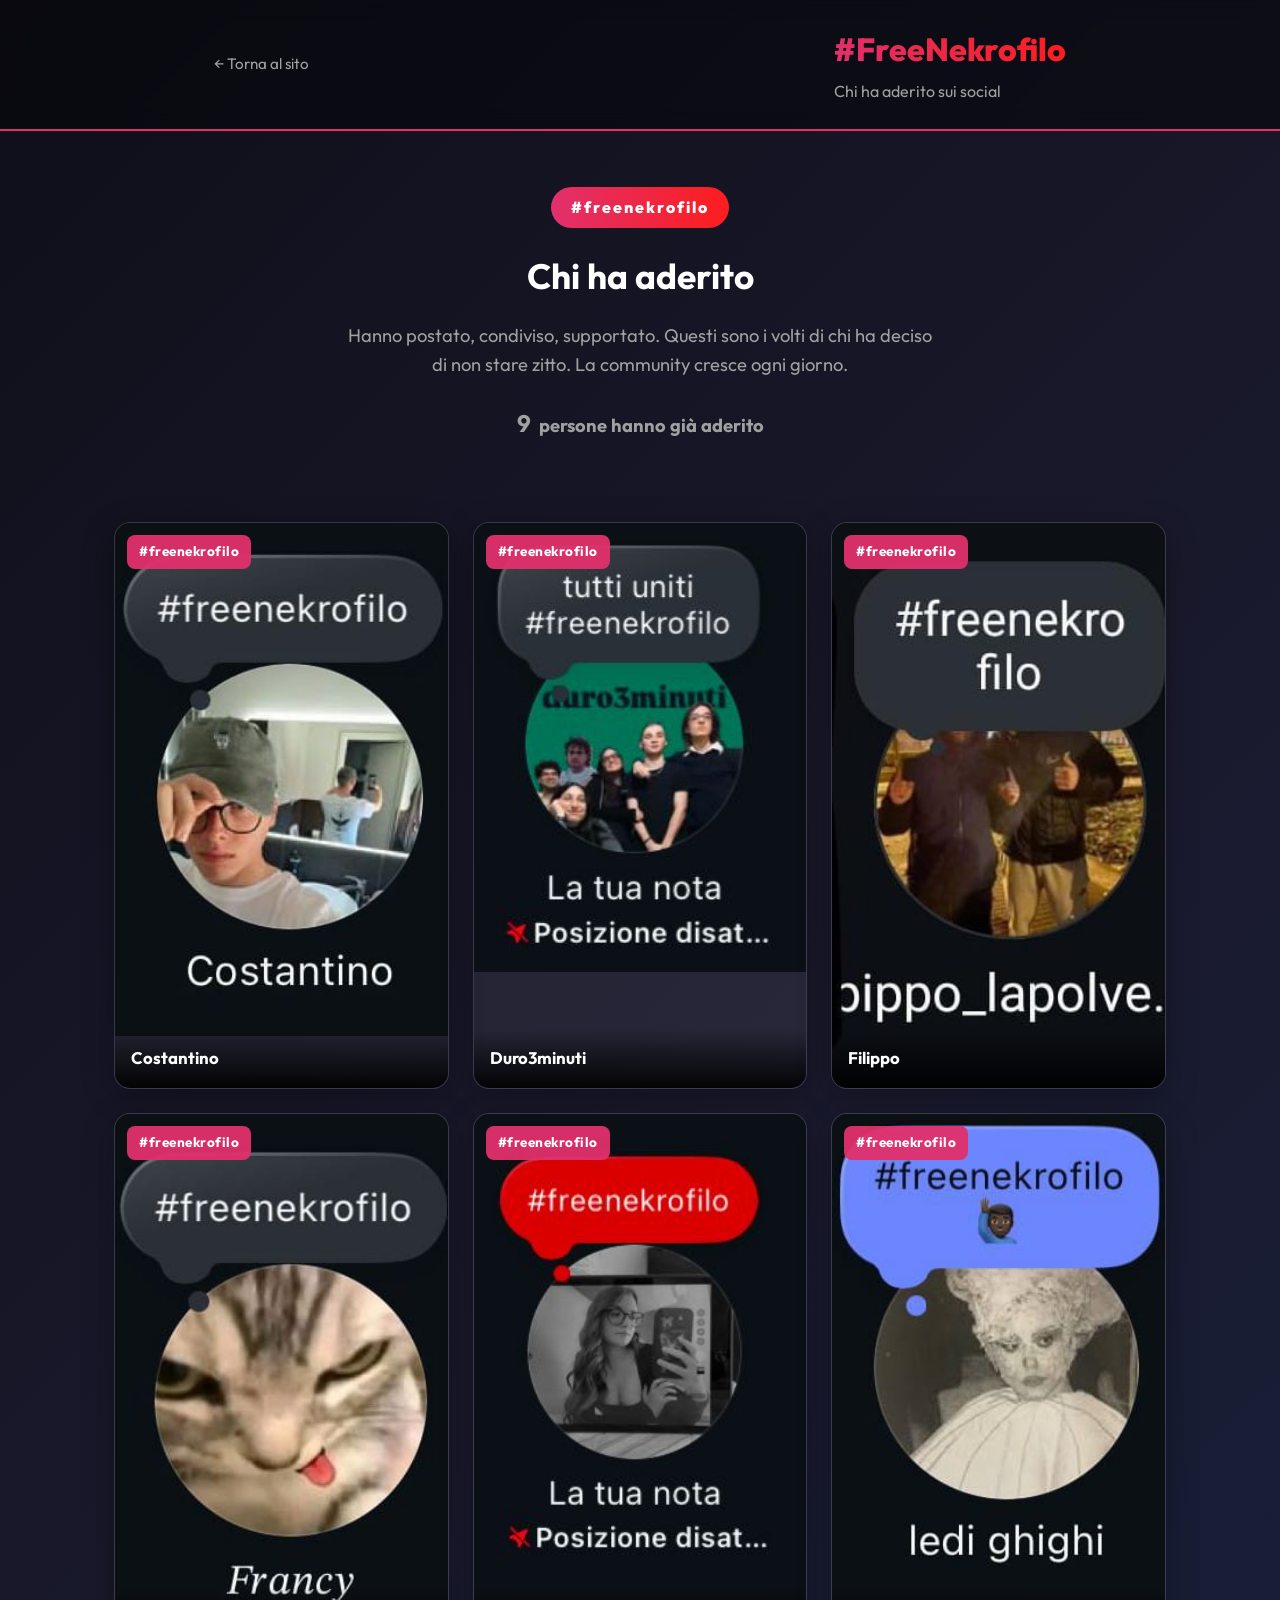
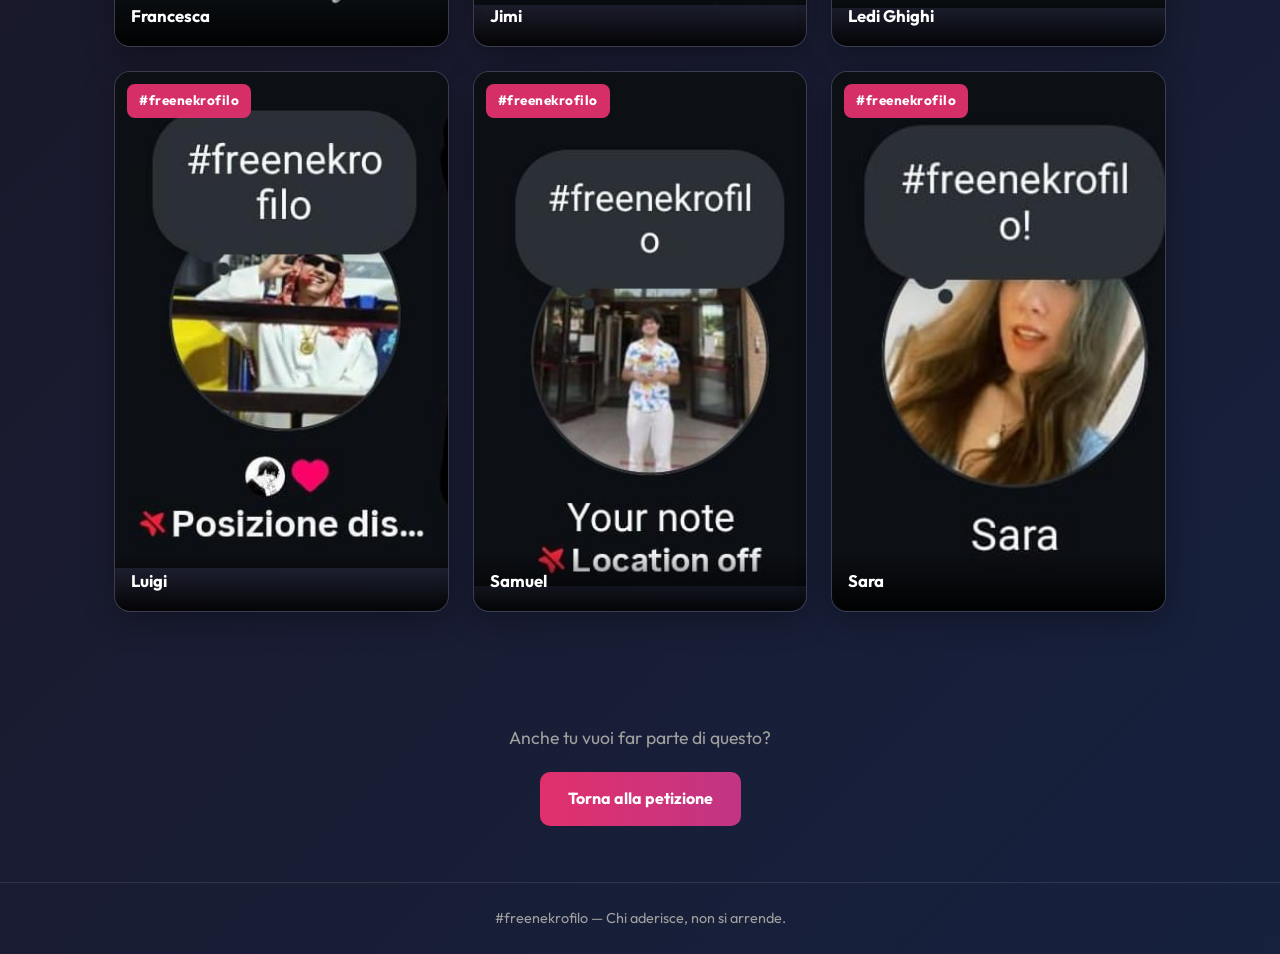
==== adesioni.html @ b1e22ba7 "Primo caricamento sito" ====
<!DOCTYPE html>
<html lang="it">
<head>
    <meta charset="UTF-8">
    <meta name="viewport" content="width=device-width, initial-scale=1.0">
    <title>Chi ha aderito - #FreeNekrofilo</title>
    <link rel="stylesheet" href="styles.css">
    <link rel="preconnect" href="https://fonts.googleapis.com">
    <link rel="preconnect" href="https://fonts.gstatic.com" crossorigin>
    <link href="https://fonts.googleapis.com/css2?family=Outfit:wght@400;600;700;800&family=Bebas+Neue&display=swap" rel="stylesheet">
</head>
<body>
    <header class="header">
        <div class="container header-flex">
            <a href="index.html" class="back-link">← Torna al sito</a>
            <div>
                <h1 class="logo">#FreeNekrofilo</h1>
                <p class="tagline">Chi ha aderito sui social</p>
            </div>
        </div>
    </header>

    <main class="main">
        <section class="gallery-intro">
            <div class="container">
                <span class="gallery-badge">#freenekrofilo</span>
                <h2>Chi ha aderito</h2>
                <p>Hanno postato, condiviso, supportato. Questi sono i volti di chi ha deciso di non stare zitto. La community cresce ogni giorno.</p>
                <p class="gallery-count"><span id="photoCount">0</span> persone hanno già aderito</p>
            </div>
        </section>

        <section class="gallery-section">
            <div class="container container-wide">
                <div class="gallery-grid" id="galleryGrid">
                    <!-- Le foto vengono caricate da gallery-data.js -->
                </div>
            </div>
        </section>

        <section class="gallery-cta">
            <div class="container">
                <p>Anche tu vuoi far parte di questo?</p>
                <a href="index.html" class="btn-secondary">Torna alla petizione</a>
            </div>
        </section>
    </main>

    <footer class="footer">
        <div class="container">
            <p>#freenekrofilo — Chi aderisce, non si arrende.</p>
        </div>
    </footer>

    <script src="gallery-data.js"></script>
    <script>
        const grid = document.getElementById('galleryGrid');
        const countEl = document.getElementById('photoCount');

        GALLERY_PHOTOS.forEach(photo => {
            const item = document.createElement('div');
            item.className = 'gallery-item';
            item.innerHTML = `
                <span class="gallery-hashtag">#freenekrofilo</span>
                <img src="${photo.src}" alt="${photo.name} - #freenekrofilo" loading="lazy">
                <span class="gallery-name">${photo.name}</span>
            `;
            grid.appendChild(item);
        });

        countEl.textContent = GALLERY_PHOTOS.length;
    </script>
</body>
</html>
---- styles.css ----
/* Reset e variabili */
:root {
    --primary: #e1306c;
    --primary-dark: #c13584;
    --secondary: #405de6;
    --accent: #fd1d1d;
    --dark: #1a1a2e;
    --darker: #0f0f1a;
    --light: #f8f9fa;
    --text: #e8e8e8;
    --text-muted: #a0a0a0;
    --success: #00c853;
    --radius: 12px;
    --shadow: 0 10px 40px rgba(0, 0, 0, 0.3);
}

* {
    margin: 0;
    padding: 0;
    box-sizing: border-box;
}

body {
    font-family: 'Outfit', sans-serif;
    background: linear-gradient(135deg, var(--darker) 0%, var(--dark) 50%, #16213e 100%);
    color: var(--text);
    min-height: 100vh;
    line-height: 1.6;
}

.container {
    max-width: 900px;
    margin: 0 auto;
    padding: 0 24px;
}

/* Header */
.header {
    background: rgba(0, 0, 0, 0.4);
    backdrop-filter: blur(10px);
    padding: 24px 0;
    border-bottom: 2px solid var(--primary);
    position: sticky;
    top: 0;
    z-index: 100;
}

.logo {
    font-size: 2rem;
    font-weight: 800;
    background: linear-gradient(90deg, var(--primary), var(--accent));
    -webkit-background-clip: text;
    -webkit-text-fill-color: transparent;
    background-clip: text;
}

.tagline {
    color: var(--text-muted);
    font-size: 1rem;
    margin-top: 4px;
}

.header-flex {
    display: flex;
    align-items: center;
    justify-content: space-between;
    gap: 16px;
}

.back-link {
    color: var(--text-muted);
    text-decoration: none;
    font-size: 0.95rem;
    transition: color 0.2s;
}

.back-link:hover {
    color: var(--primary);
}

.nav-links {
    display: flex;
    align-items: center;
    gap: 16px;
}

.nav-link {
    color: var(--primary);
    text-decoration: none;
    font-weight: 600;
    font-size: 0.95rem;
    padding: 8px 16px;
    border: 2px solid var(--primary);
    border-radius: 8px;
    transition: all 0.2s;
}

.nav-link:hover {
    background: var(--primary);
    color: white;
}

.nav-link-prominent {
    font-size: 1.1rem;
    padding: 10px 20px;
    animation: pulse-link 2s ease-in-out infinite;
}

@keyframes pulse-link {
    0%, 100% { box-shadow: 0 0 0 0 rgba(225, 48, 108, 0.4); }
    50% { box-shadow: 0 0 0 8px rgba(225, 48, 108, 0); }
}

.header-brand {
    text-align: right;
}

/* Meme intro */
.meme-intro {
    padding: 48px 0 32px;
}

.meme-block {
    margin-bottom: 32px;
    padding: 24px;
    background: rgba(255, 255, 255, 0.03);
    border-radius: var(--radius);
    border-left: 4px solid var(--primary);
}

.meme-text {
    font-family: 'Bebas Neue', sans-serif;
    font-size: 2rem;
    letter-spacing: 2px;
    color: #fff;
    margin-bottom: 8px;
}

.meme-sub {
    font-size: 1rem;
    color: var(--text-muted);
    font-style: italic;
}

.meme-final {
    border-left-color: var(--accent);
}

.meme-final .meme-text {
    color: var(--primary);
}

/* CTA section */
.cta-section {
    padding: 48px 0;
    text-align: center;
}

.btn-adesioni {
    display: inline-block;
    padding: 16px 32px;
    background: rgba(255, 255, 255, 0.1);
    border: 2px solid var(--primary);
    color: var(--primary);
    text-decoration: none;
    font-weight: 700;
    font-size: 1.2rem;
    border-radius: 12px;
    margin-bottom: 24px;
    transition: all 0.2s;
}

.btn-adesioni:hover {
    background: var(--primary);
    color: white;
    transform: translateY(-2px);
    box-shadow: 0 8px 24px rgba(225, 48, 108, 0.4);
}

.cta-text {
    font-size: 1.2rem;
    margin-bottom: 24px;
    color: var(--text-muted);
}

.btn-enter {
    display: inline-flex;
    align-items: center;
    gap: 12px;
    padding: 20px 40px;
    background: linear-gradient(90deg, var(--primary), var(--accent));
    color: white;
    text-decoration: none;
    font-weight: 800;
    font-size: 1.3rem;
    letter-spacing: 2px;
    border-radius: 12px;
    transition: transform 0.2s, box-shadow 0.2s;
}

.btn-enter:hover {
    transform: scale(1.05);
    box-shadow: 0 10px 30px rgba(225, 48, 108, 0.5);
}

.btn-arrow {
    font-size: 1.5rem;
}

.cta-sub {
    margin-top: 16px;
    font-size: 0.85rem;
    color: var(--text-muted);
}

/* Hero */
.hero {
    padding: 48px 0;
}

.hero-content h2 {
    font-size: 2rem;
    font-weight: 700;
    margin-bottom: 20px;
    color: #fff;
}

.hero-text {
    margin-bottom: 16px;
    color: var(--text);
    font-size: 1.1rem;
}

.hashtag {
    color: var(--primary);
    font-weight: 700;
}

/* Immagine */
.image-section {
    padding: 32px 0;
}

.image-wrapper {
    background: rgba(255, 255, 255, 0.05);
    border-radius: var(--radius);
    padding: 20px;
    box-shadow: var(--shadow);
    border: 1px solid rgba(255, 255, 255, 0.1);
}

.banned-image {
    width: 100%;
    max-width: 400px;
    height: auto;
    display: block;
    margin: 0 auto;
    border-radius: 8px;
    object-fit: cover;
}

.image-caption {
    text-align: center;
    margin-top: 12px;
    font-size: 0.9rem;
    color: var(--text-muted);
}

/* Petition section */
.petition-section {
    padding: 48px 0;
    background: rgba(0, 0, 0, 0.2);
}

.signature-counter {
    text-align: center;
    margin-bottom: 32px;
}

.counter-number {
    display: block;
    font-size: 3.5rem;
    font-weight: 800;
    color: var(--primary);
    line-height: 1;
}

.counter-label {
    font-size: 1rem;
    color: var(--text-muted);
}

.petition-form {
    background: rgba(255, 255, 255, 0.05);
    padding: 32px;
    border-radius: var(--radius);
    border: 1px solid rgba(255, 255, 255, 0.1);
}

.petition-form h3 {
    margin-bottom: 24px;
    font-size: 1.5rem;
}

.form-group {
    margin-bottom: 16px;
}

.form-group input,
.form-group textarea {
    width: 100%;
    padding: 14px 18px;
    border: 2px solid rgba(255, 255, 255, 0.15);
    border-radius: 8px;
    background: rgba(0, 0, 0, 0.3);
    color: var(--text);
    font-family: inherit;
    font-size: 1rem;
    transition: border-color 0.2s;
}

.form-group input::placeholder,
.form-group textarea::placeholder {
    color: var(--text-muted);
}

.form-group input:focus,
.form-group textarea:focus {
    outline: none;
    border-color: var(--primary);
}

.btn-sign {
    width: 100%;
    padding: 16px;
    background: linear-gradient(90deg, var(--primary), var(--primary-dark));
    border: none;
    border-radius: 8px;
    color: white;
    font-size: 1.1rem;
    font-weight: 700;
    cursor: pointer;
    transition: transform 0.2s, box-shadow 0.2s;
}

.btn-sign:hover {
    transform: translateY(-2px);
    box-shadow: 0 6px 20px rgba(225, 48, 108, 0.4);
}

.form-note {
    margin-top: 12px;
    font-size: 0.85rem;
    color: var(--text-muted);
}

/* Messaggio "hai già firmato" */
.already-signed-box {
    margin-top: 24px;
}

.already-signed-content {
    text-align: center;
    padding: 40px;
    background: rgba(0, 200, 83, 0.15);
    border: 2px solid var(--success);
    border-radius: var(--radius);
}

.already-signed-icon {
    display: inline-block;
    width: 64px;
    height: 64px;
    line-height: 64px;
    font-size: 2.5rem;
    color: var(--success);
    background: rgba(0, 200, 83, 0.2);
    border-radius: 50%;
    margin-bottom: 20px;
}

.already-signed-content h3 {
    margin-bottom: 12px;
    color: #fff;
}

.already-signed-content p {
    color: var(--text-muted);
}

/* Share section */
.share-section {
    padding: 48px 0;
}

.share-section h3 {
    margin-bottom: 16px;
    font-size: 1.5rem;
}

.share-section p {
    margin-bottom: 20px;
    color: var(--text-muted);
}

.hashtag-box {
    display: flex;
    align-items: center;
    gap: 12px;
    margin-bottom: 24px;
    flex-wrap: wrap;
}

#hashtagCopy {
    font-size: 1.5rem;
    font-weight: 700;
    color: var(--primary);
    padding: 12px 20px;
    background: rgba(225, 48, 108, 0.2);
    border-radius: 8px;
}

.btn-copy {
    padding: 12px 24px;
    background: var(--secondary);
    border: none;
    border-radius: 8px;
    color: white;
    font-weight: 600;
    cursor: pointer;
    transition: background 0.2s;
}

.btn-copy:hover {
    background: #2d3fd4;
}

.share-buttons {
    display: flex;
    gap: 12px;
    flex-wrap: wrap;
}

.share-link {
    padding: 12px 20px;
    border-radius: 8px;
    text-decoration: none;
    color: white;
    font-weight: 600;
    transition: transform 0.2s, opacity 0.2s;
}

.share-link:hover {
    transform: translateY(-2px);
    opacity: 0.9;
}

.share-link.twitter {
    background: #1da1f2;
}

.share-link.facebook {
    background: #1877f2;
}

.share-link.whatsapp {
    background: #25d366;
}

/* Signatures list */
.signatures-list {
    padding: 48px 0;
    background: rgba(0, 0, 0, 0.2);
}

.signatures-list h3 {
    margin-bottom: 24px;
    font-size: 1.5rem;
}

#signaturesList {
    list-style: none;
}

#signaturesList li {
    padding: 12px 16px;
    background: rgba(255, 255, 255, 0.05);
    border-radius: 8px;
    margin-bottom: 8px;
    border-left: 4px solid var(--primary);
}

#signaturesList li .sig-name {
    font-weight: 600;
    color: #fff;
}

#signaturesList li .sig-date {
    font-size: 0.85rem;
    color: var(--text-muted);
}

.sig-empty {
    color: var(--text-muted) !important;
    font-style: italic;
    border-left-color: transparent !important;
}

.signatures-list-top {
    margin-bottom: 32px;
}

.signatures-list-top h3 {
    margin-bottom: 16px;
}

/* Footer */
.footer {
    padding: 24px 0;
    text-align: center;
    border-top: 1px solid rgba(255, 255, 255, 0.1);
}

.footer p {
    color: var(--text-muted);
    font-size: 0.9rem;
}

/* Toast notification */
.toast {
    position: fixed;
    bottom: 24px;
    left: 50%;
    transform: translateX(-50%) translateY(100px);
    padding: 14px 28px;
    background: var(--success);
    color: white;
    border-radius: 8px;
    font-weight: 600;
    opacity: 0;
    transition: transform 0.3s, opacity 0.3s;
    z-index: 1000;
}

.toast.show {
    transform: translateX(-50%) translateY(0);
    opacity: 1;
}

/* Gallery page */
.gallery-intro {
    padding: 56px 0 40px;
    text-align: center;
}

.gallery-badge {
    display: inline-block;
    padding: 8px 20px;
    background: linear-gradient(90deg, var(--primary), var(--accent));
    color: white;
    font-weight: 800;
    font-size: 1rem;
    letter-spacing: 2px;
    border-radius: 50px;
    margin-bottom: 20px;
}

.gallery-intro h2 {
    font-size: 2.2rem;
    margin-bottom: 16px;
    color: #fff;
}

.gallery-intro p {
    color: var(--text-muted);
    font-size: 1.15rem;
    max-width: 600px;
    margin-left: auto;
    margin-right: auto;
}

.gallery-count {
    margin-top: 24px;
    font-weight: 700;
    color: var(--primary);
    font-size: 1.2rem;
}

.gallery-count span {
    font-size: 1.5rem;
    display: inline-block;
    margin-right: 4px;
}

.container-wide {
    max-width: 1100px;
}

.btn-secondary {
    display: inline-block;
    padding: 14px 28px;
    background: linear-gradient(90deg, var(--primary), var(--primary-dark));
    border: none;
    color: white;
    text-decoration: none;
    font-weight: 700;
    border-radius: 10px;
    transition: transform 0.2s, box-shadow 0.2s;
}

.btn-secondary:hover {
    transform: translateY(-2px);
    box-shadow: 0 8px 24px rgba(225, 48, 108, 0.4);
}

.gallery-cta {
    padding: 56px 0;
    text-align: center;
}

.gallery-cta p {
    margin-bottom: 20px;
    color: var(--text-muted);
    font-size: 1.1rem;
}

.gallery-section {
    padding: 40px 0 56px;
}

.gallery-grid {
    display: grid;
    grid-template-columns: repeat(auto-fill, minmax(260px, 1fr));
    gap: 24px;
    grid-auto-rows: auto;
}

.gallery-item {
    position: relative;
    border-radius: 16px;
    overflow: hidden;
    background: rgba(255, 255, 255, 0.06);
    border: 1px solid rgba(255, 255, 255, 0.1);
    box-shadow: 0 8px 32px rgba(0, 0, 0, 0.3);
    transition: transform 0.3s, box-shadow 0.3s;
}

.gallery-item:hover {
    transform: translateY(-4px);
    box-shadow: 0 16px 48px rgba(225, 48, 108, 0.2);
    border-color: rgba(225, 48, 108, 0.4);
}

.gallery-item img {
    width: 100%;
    height: auto;
    display: block;
    vertical-align: bottom;
}

.gallery-item .gallery-hashtag {
    position: absolute;
    top: 12px;
    left: 12px;
    padding: 6px 12px;
    background: rgba(225, 48, 108, 0.95);
    color: white;
    font-weight: 700;
    font-size: 0.85rem;
    border-radius: 8px;
    letter-spacing: 0.5px;
}

.gallery-item .gallery-name {
    position: absolute;
    bottom: 0;
    left: 0;
    right: 0;
    padding: 16px;
    background: linear-gradient(transparent, rgba(0, 0, 0, 0.9));
    font-weight: 700;
    font-size: 1.05rem;
    color: white;
}

/* Fullscreen ban image */
.fullscreen-ban {
    position: fixed;
    top: 0;
    left: 0;
    right: 0;
    bottom: 0;
    background: rgba(0, 0, 0, 0.95);
    display: flex;
    flex-direction: column;
    align-items: center;
    justify-content: center;
    z-index: 9999;
    opacity: 0;
    visibility: hidden;
    transition: opacity 0.3s, visibility 0.3s;
}

.fullscreen-ban.show {
    opacity: 1;
    visibility: visible;
}

.fullscreen-ban img {
    max-width: 95vw;
    max-height: 85vh;
    object-fit: contain;
    border-radius: 8px;
}

.fullscreen-close {
    position: absolute;
    top: 20px;
    right: 20px;
    width: 48px;
    height: 48px;
    border: none;
    background: rgba(255, 255, 255, 0.2);
    color: white;
    font-size: 2rem;
    cursor: pointer;
    border-radius: 50%;
    line-height: 1;
    transition: background 0.2s;
}

.fullscreen-close:hover {
    background: var(--primary);
}

/* Responsive */
@media (max-width: 600px) {
    .logo {
        font-size: 1.5rem;
    }

    .hero-content h2 {
        font-size: 1.5rem;
    }

    .counter-number {
        font-size: 2.5rem;
    }

    .petition-form {
        padding: 20px;
    }

    .share-buttons {
        flex-direction: column;
    }

    .share-link {
        text-align: center;
    }

    .gallery-grid {
        grid-template-columns: repeat(2, 1fr);
        gap: 16px;
    }

    .gallery-intro h2 {
        font-size: 1.6rem;
    }

    .header-flex {
        flex-wrap: wrap;
    }

    .nav-links {
        flex-wrap: wrap;
    }
}
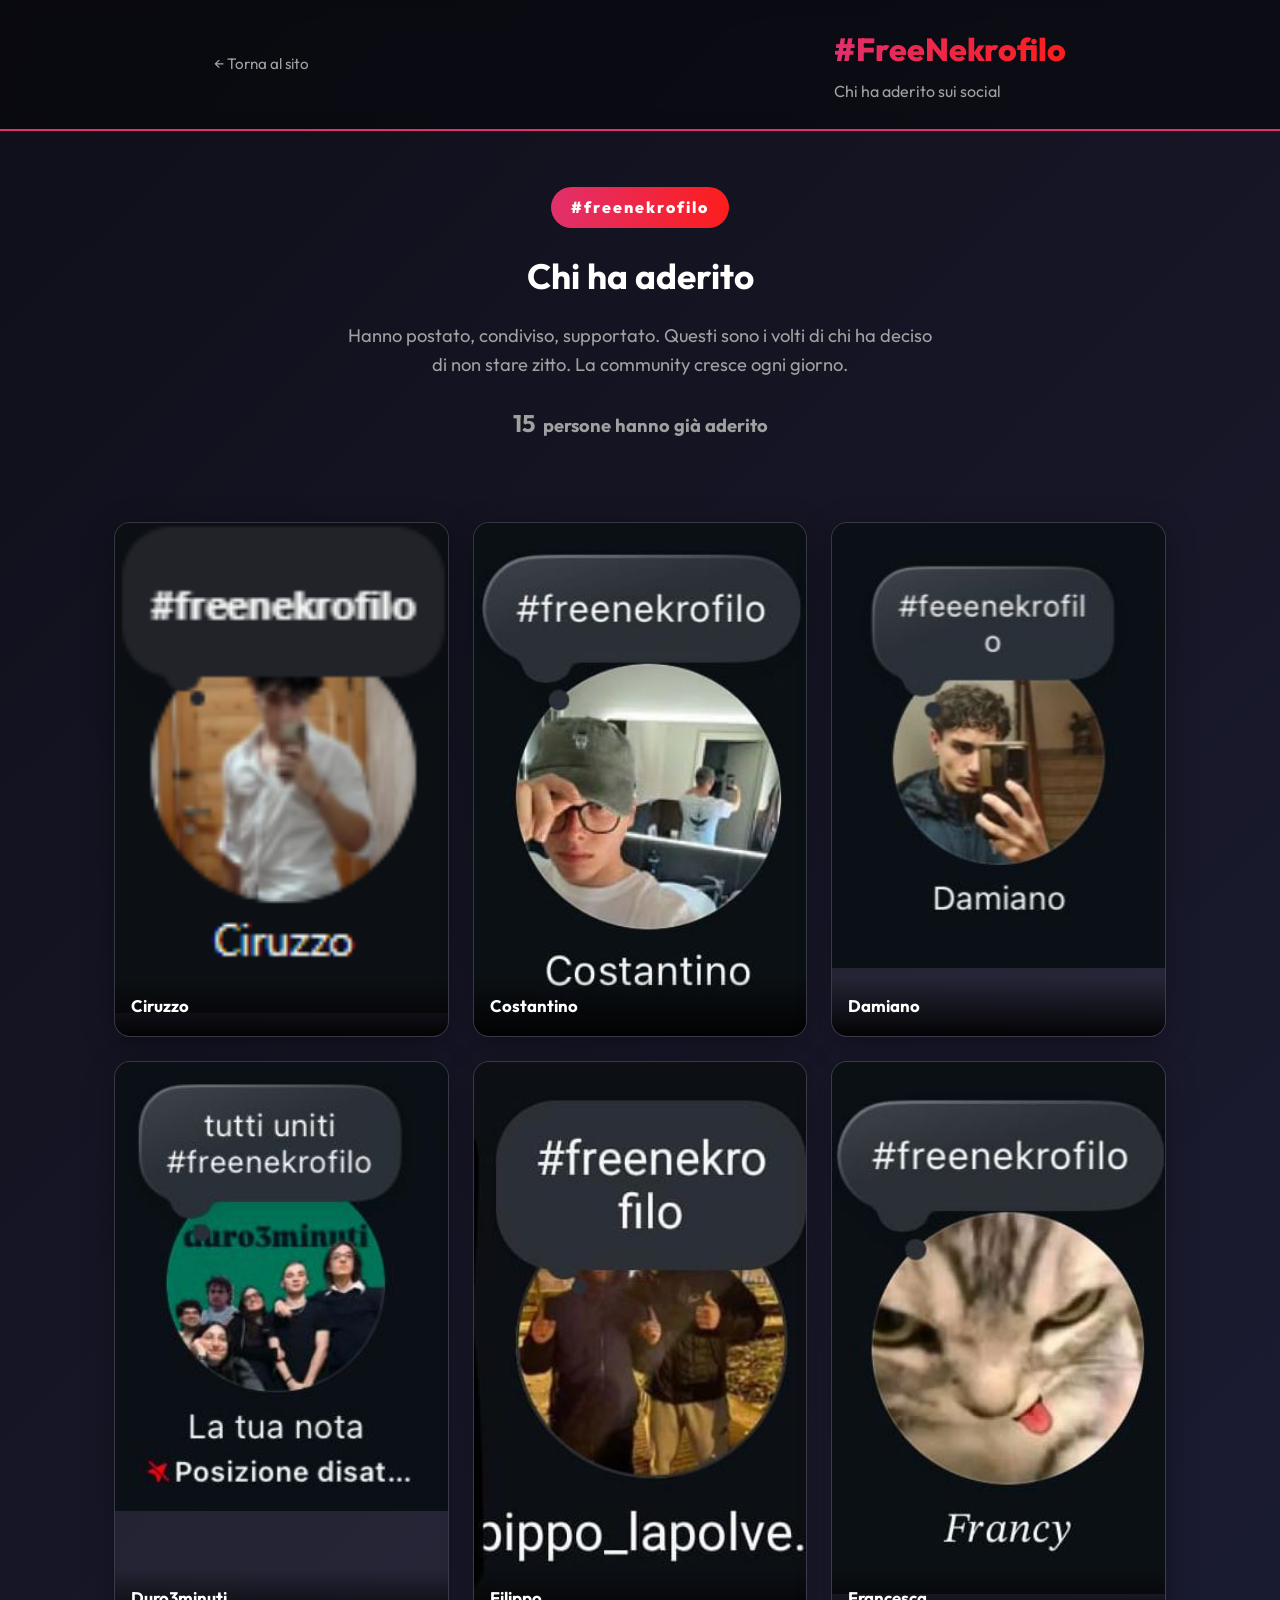
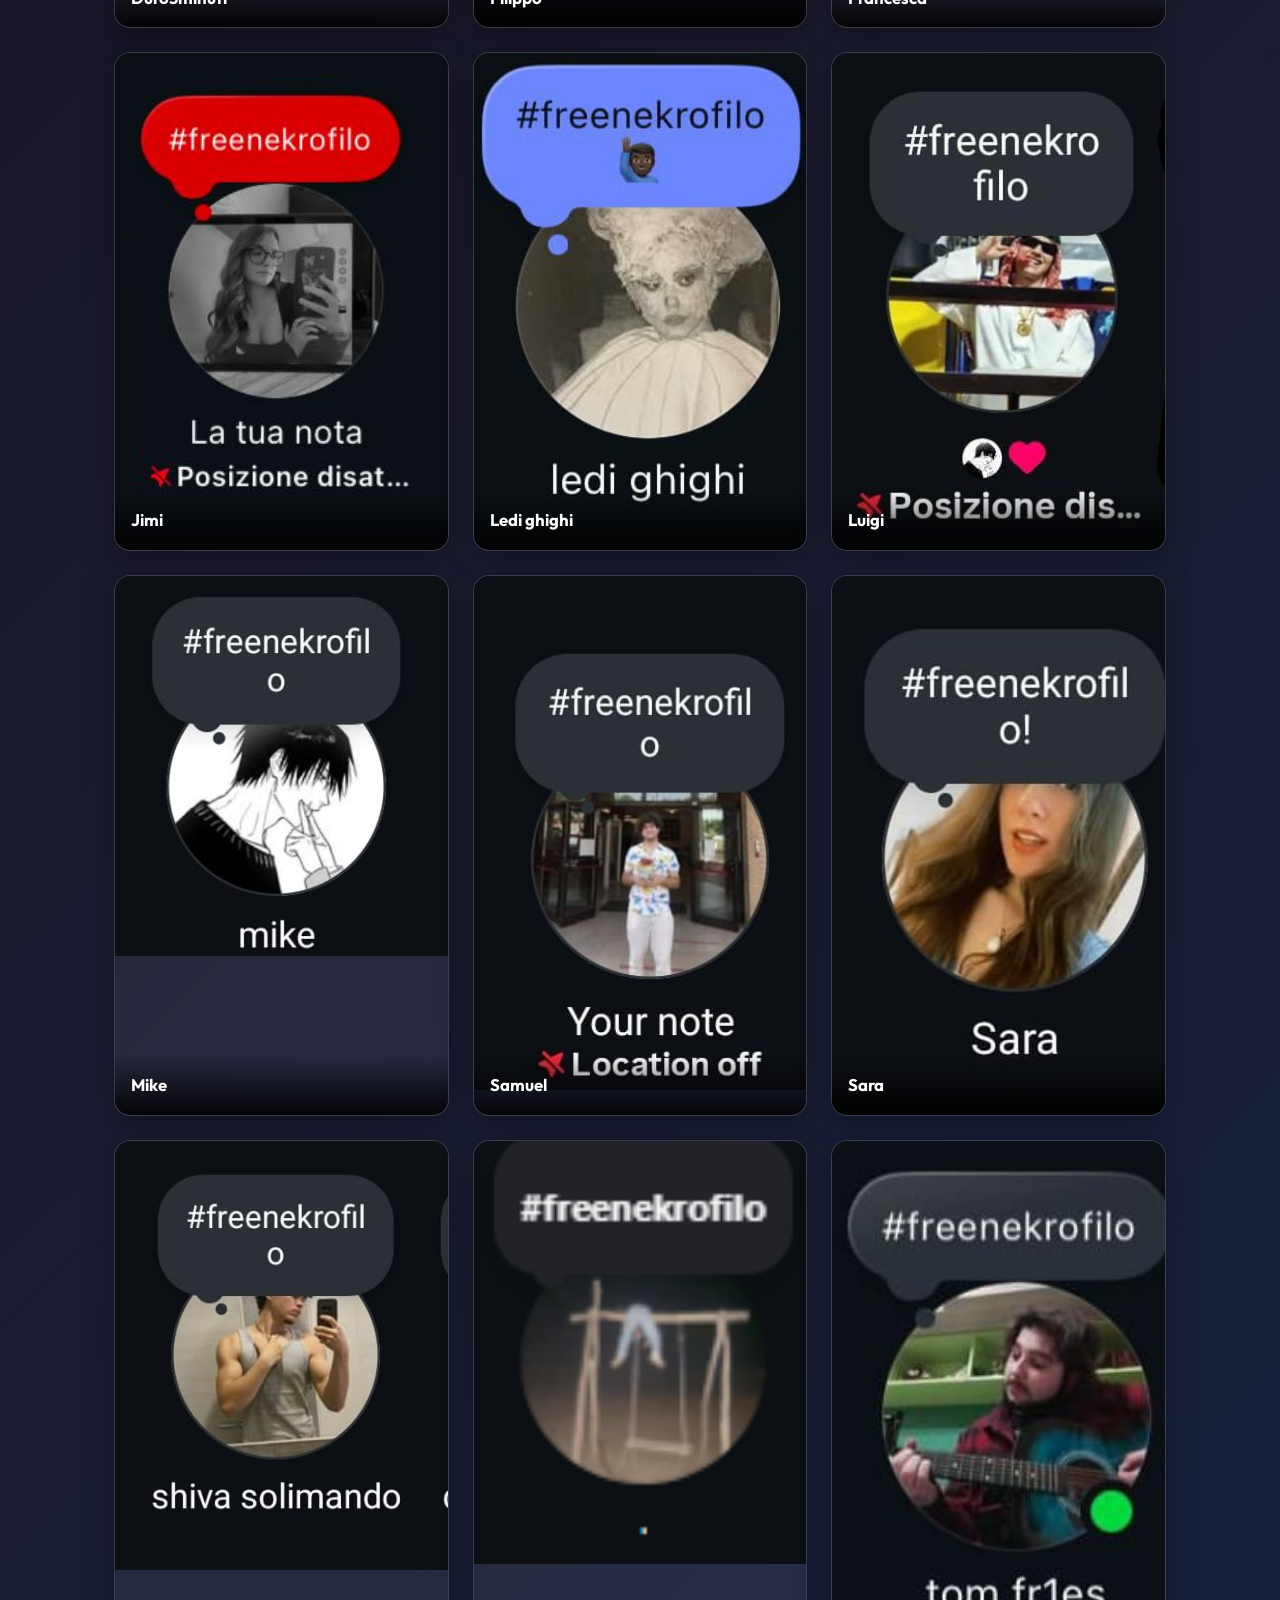
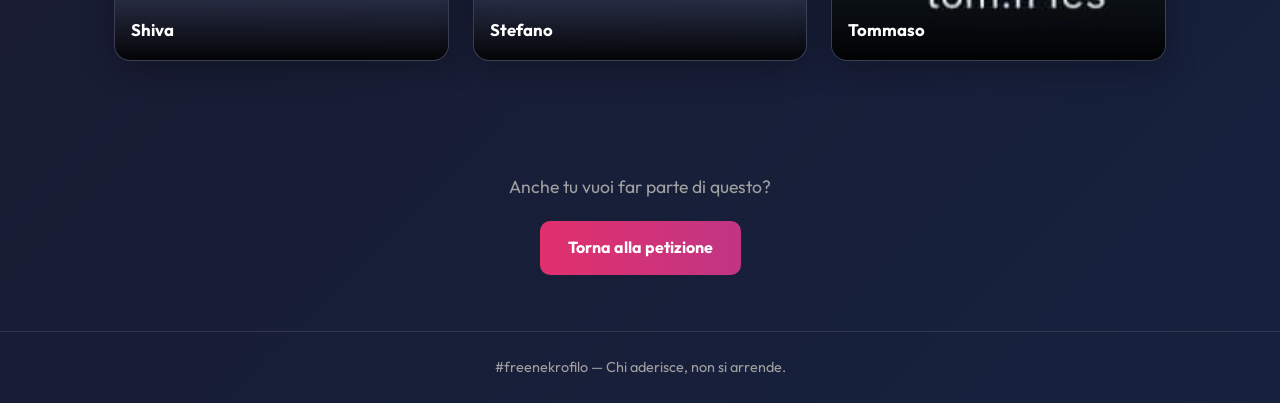
==== commit 45134de6: "fix" ====
--- a/adesioni.html
+++ b/adesioni.html
@@ -61,8 +61,7 @@
             const item = document.createElement('div');
             item.className = 'gallery-item';
             item.innerHTML = `
-                <span class="gallery-hashtag">#freenekrofilo</span>
-                <img src="${photo.src}" alt="${photo.name} - #freenekrofilo" loading="lazy">
+                <img src="${photo.src}" alt="${photo.name}" loading="lazy">
                 <span class="gallery-name">${photo.name}</span>
             `;
             grid.appendChild(item);
--- a/styles.css
+++ b/styles.css
@@ -510,7 +510,12 @@
     margin-bottom: 32px;
 }
 
-.signatures-list-top h3 {
+.signatures-list-bottom {
+    margin-top: 48px;
+}
+
+.signatures-list-top h3,
+.signatures-list-bottom h3 {
     margin-bottom: 16px;
 }
 
@@ -713,6 +718,14 @@
     border-radius: 8px;
 }
 
+.fullscreen-text {
+    margin-top: 24px;
+    color: white;
+    font-size: 1.5rem;
+    text-align: center;
+    font-weight: 700;
+}
+
 .fullscreen-close {
     position: absolute;
     top: 20px;
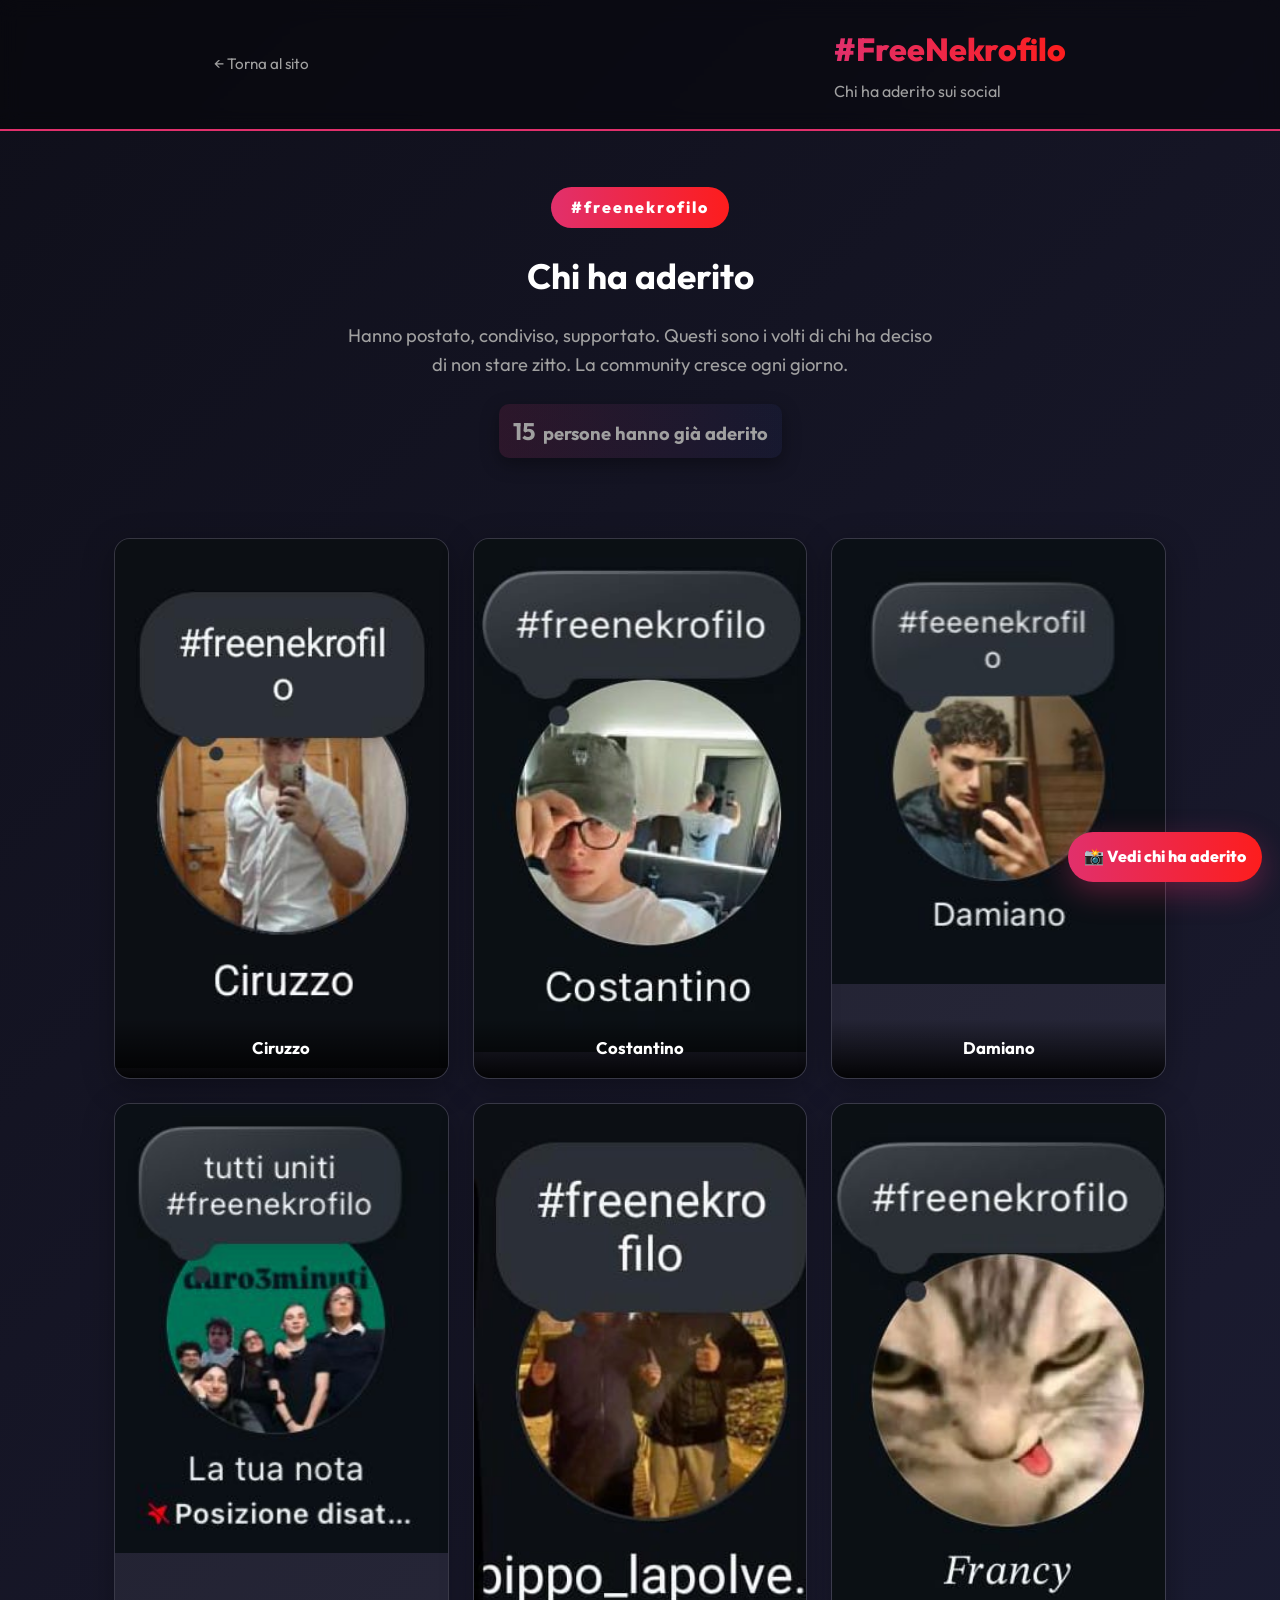
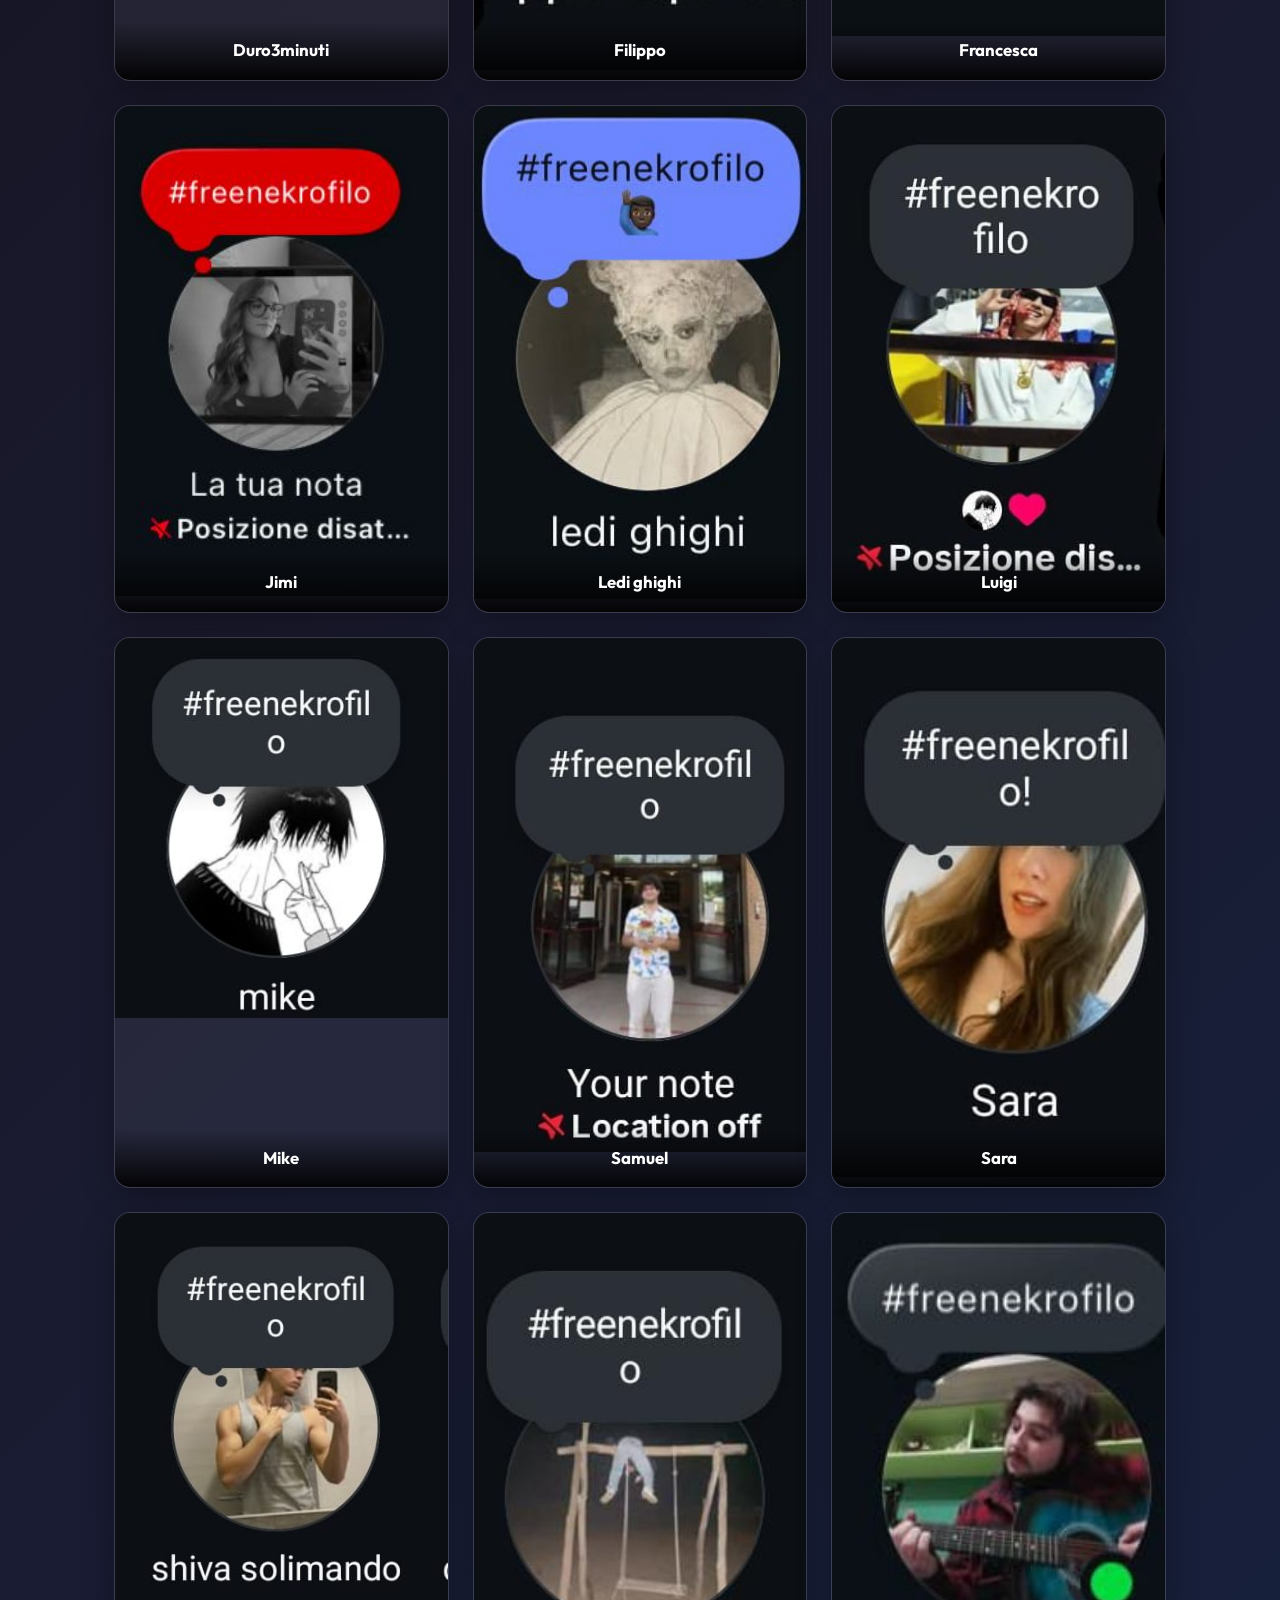
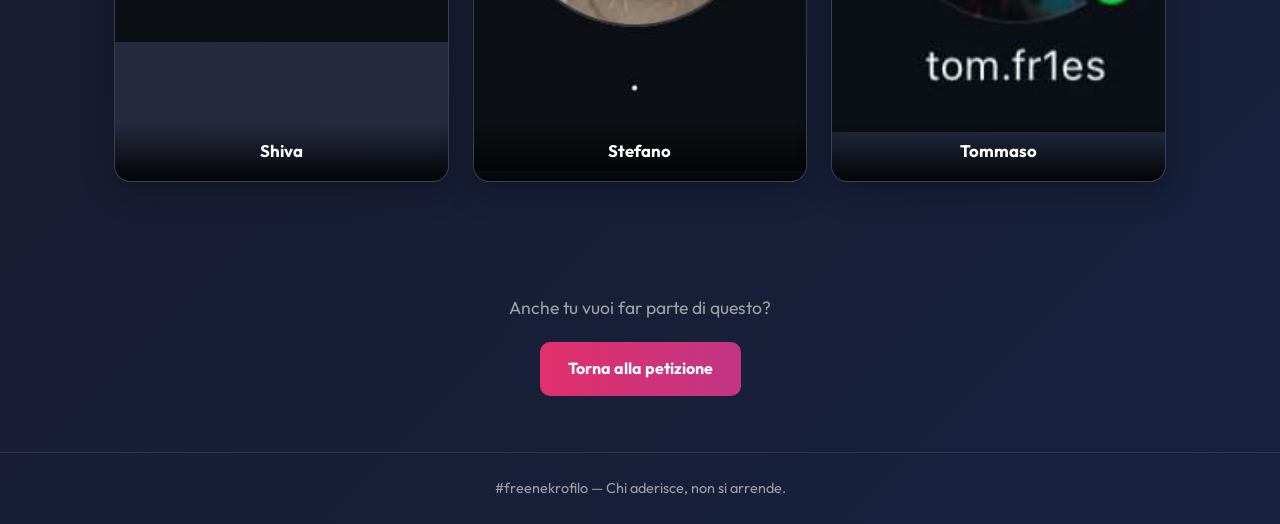
==== commit 5a9b66fe: "fix" ====
--- a/adesioni.html
+++ b/adesioni.html
@@ -69,5 +69,8 @@
 
         countEl.textContent = GALLERY_PHOTOS.length;
     </script>
+    <div class="floating-adesioni">
+        <a href="adesioni.html" title="Vedi chi ha aderito">📸 Vedi chi ha aderito</a>
+    </div>
 </body>
 </html>
--- a/styles.css
+++ b/styles.css
@@ -396,6 +396,79 @@
 .share-section h3 {
     margin-bottom: 16px;
     font-size: 1.5rem;
+}
+
+/* Evidenzia contatore adesioni */
+.gallery-count {
+    display: inline-block;
+    background: linear-gradient(90deg, rgba(225,48,108,0.12), rgba(64,93,230,0.06));
+    padding: 8px 14px;
+    border-radius: 10px;
+    font-weight: 700;
+    color: #fff;
+    margin-top: 12px;
+    box-shadow: 0 6px 18px rgba(0,0,0,0.35);
+}
+
+/* Migliora aspetto delle singole foto nella gallery */
+.gallery-grid {
+    display: grid;
+    grid-template-columns: repeat(auto-fit, minmax(140px, 1fr));
+    gap: 14px;
+}
+.gallery-item {
+    background: rgba(255,255,255,0.03);
+    border-radius: 12px;
+    overflow: hidden;
+    text-align: center;
+    padding-bottom: 10px;
+    transition: transform 0.18s ease, box-shadow 0.18s ease;
+}
+.gallery-item img {
+    width: 100%;
+    height: 140px;
+    object-fit: cover;
+    display: block;
+}
+.gallery-item:hover {
+    transform: translateY(-6px) scale(1.02);
+    box-shadow: 0 12px 40px rgba(0,0,0,0.45);
+}
+.gallery-name {
+    display: block;
+    margin-top: 8px;
+    color: var(--text-muted);
+    font-size: 0.95rem;
+}
+
+/* Pulsante flottante per rimarcare la sezione adesioni */
+.floating-adesioni {
+    position: fixed;
+    right: 18px;
+    bottom: 18px;
+    z-index: 2000;
+}
+.floating-adesioni a {
+    display: inline-flex;
+    align-items: center;
+    gap: 10px;
+    padding: 12px 16px;
+    background: linear-gradient(90deg, var(--primary), var(--accent));
+    color: #fff;
+    text-decoration: none;
+    border-radius: 999px;
+    font-weight: 800;
+    box-shadow: 0 10px 30px rgba(225,48,108,0.35);
+    transform-origin: center;
+}
+.floating-adesioni a:hover {
+    transform: translateY(-4px);
+    box-shadow: 0 18px 50px rgba(225,48,108,0.45);
+}
+
+@media (max-width: 520px) {
+    .floating-adesioni a { padding: 10px 12px; font-size: 0.95rem; }
+    .gallery-item img { height: 120px; }
 }
 
 .share-section p {
